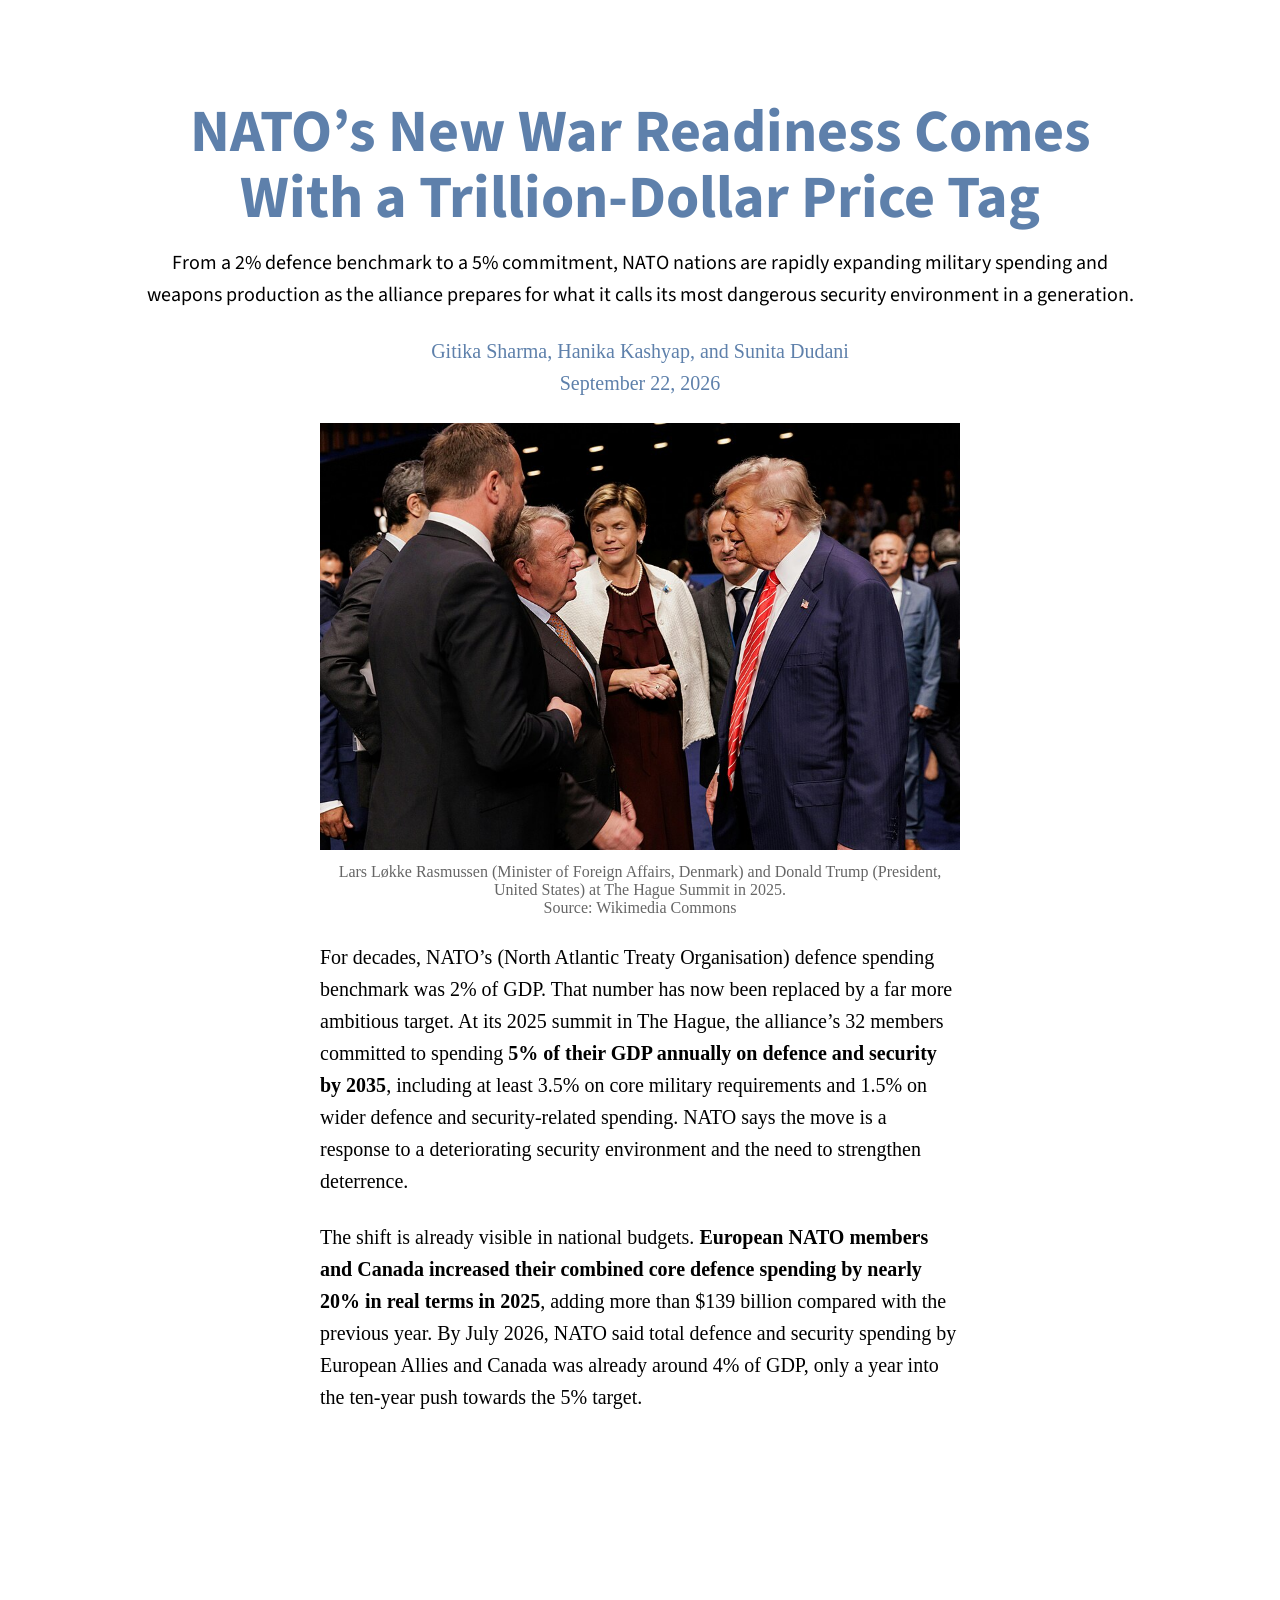
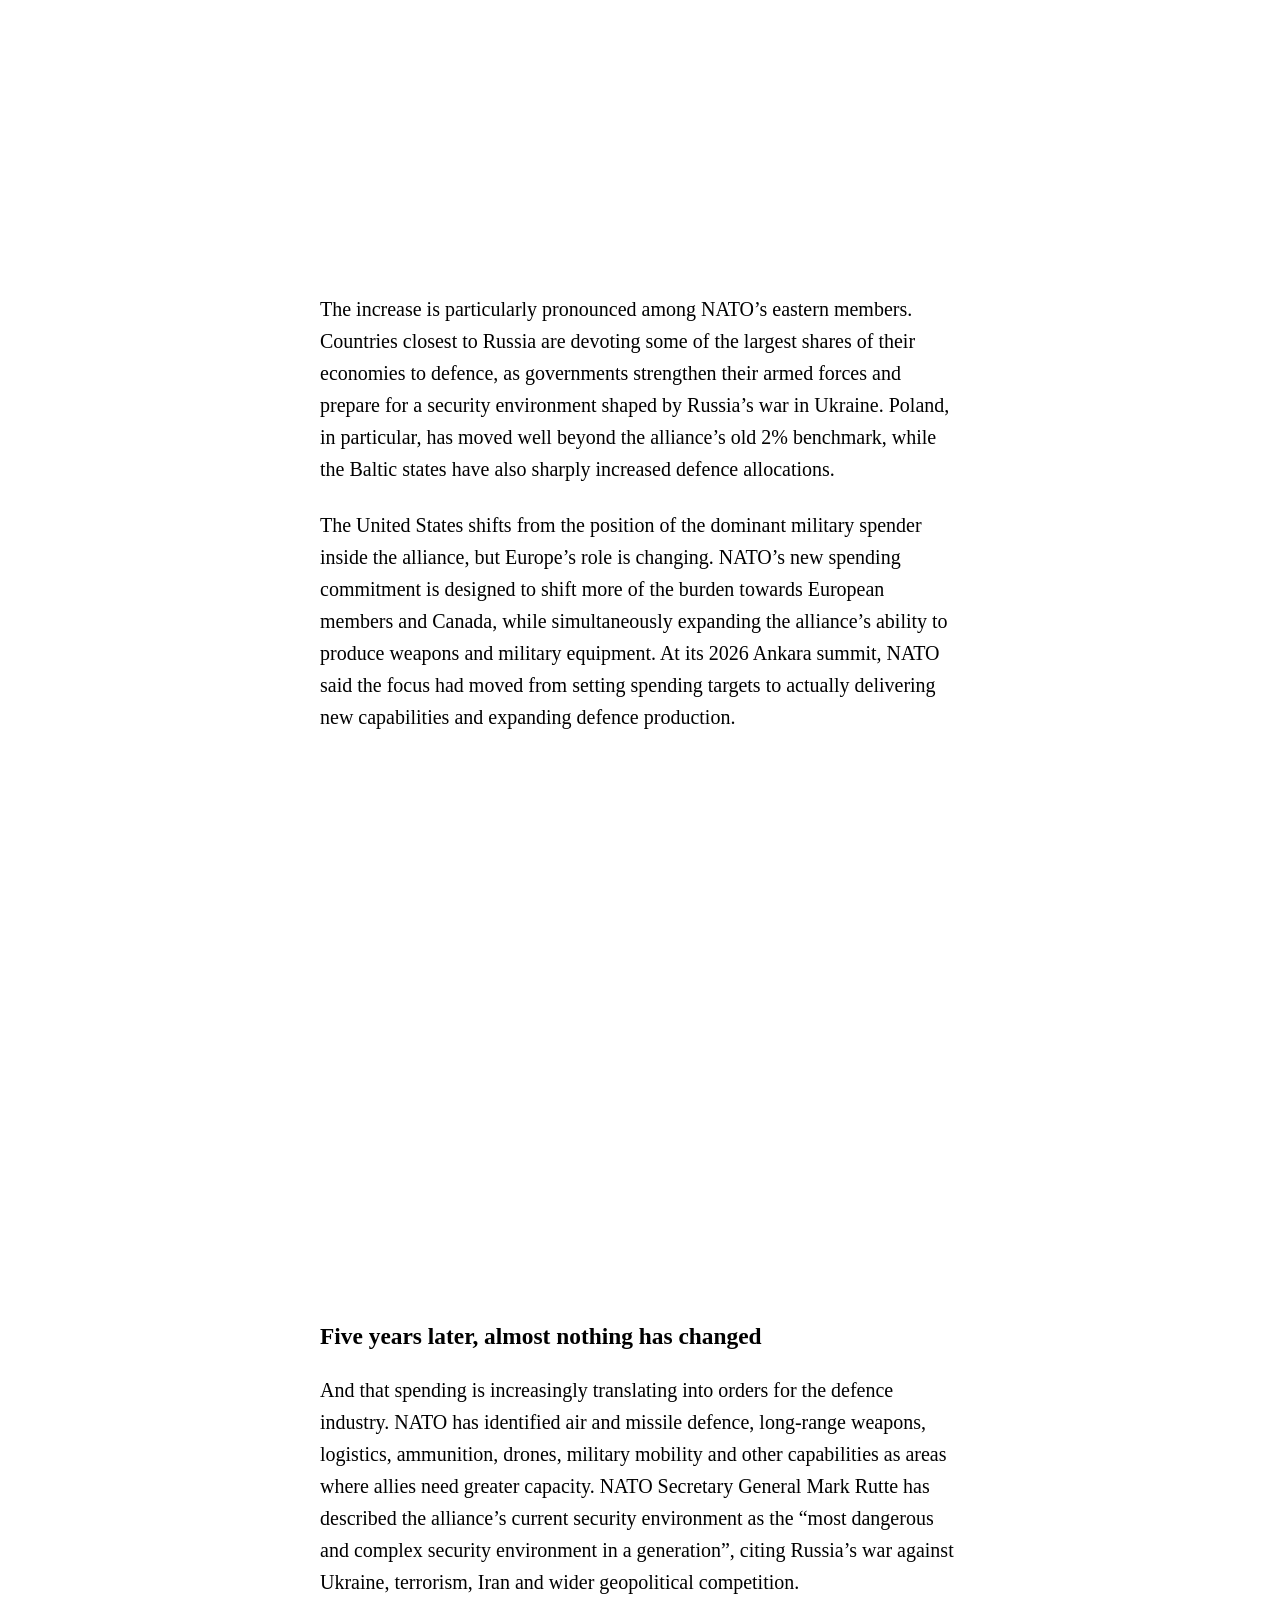
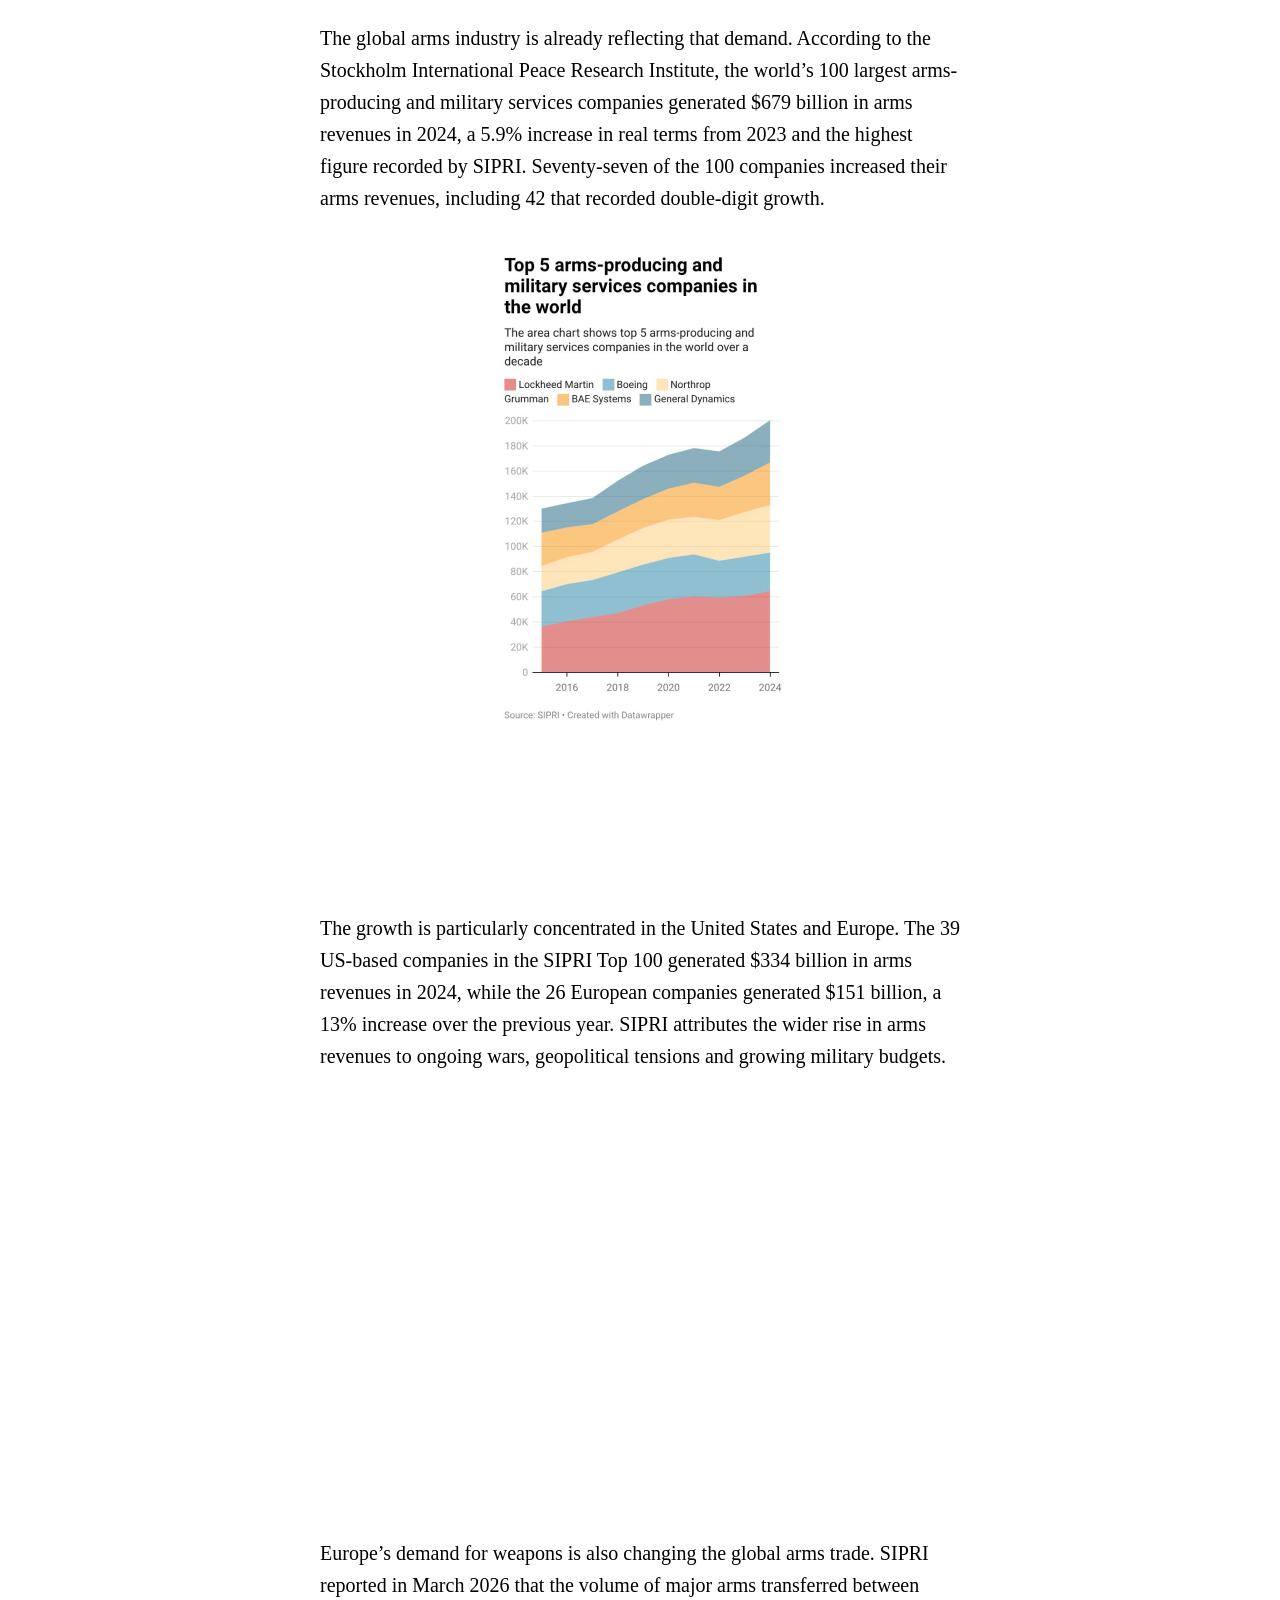
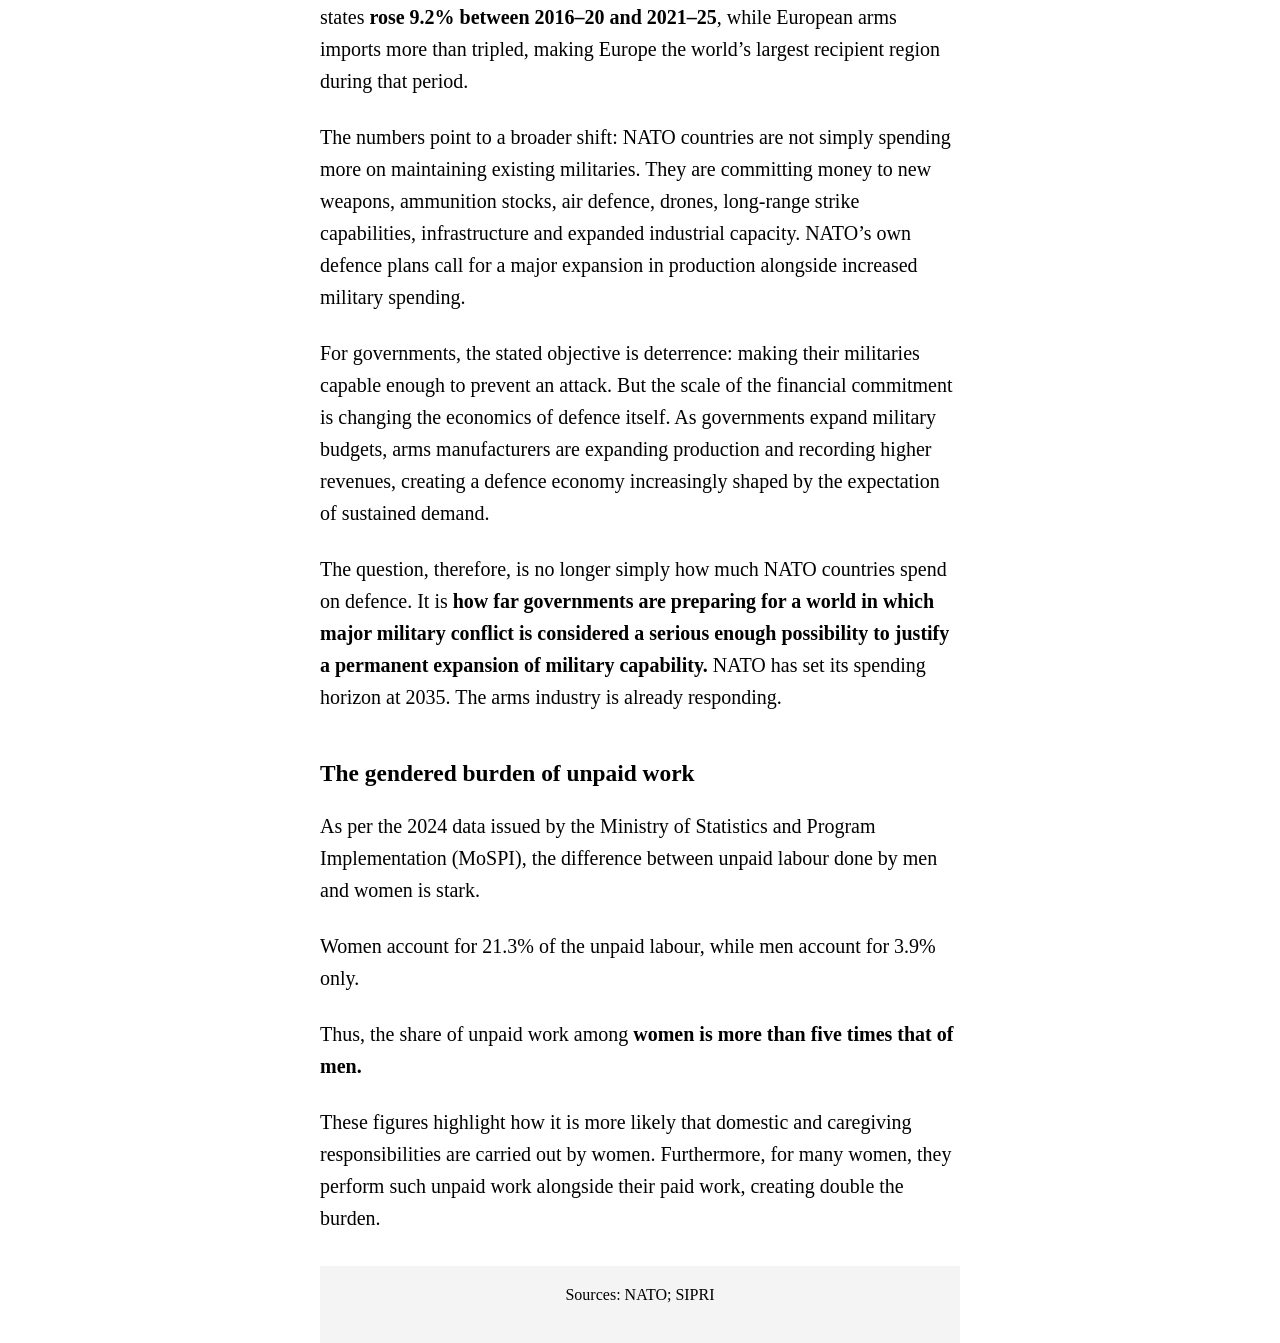
==== index.html @ 79ff9933 "Initial commit" ====
<!DOCTYPE html>
<html>

<head>
    <meta charset="utf-8">
    <meta name="viewport" content="width=device-width, initial-scale=1">
    <title>NATO and defence expenditure</title>

    <!-- Google fonts -->
    <link rel="preconnect" href="https://fonts.gstatic.com" crossorigin>
    <link rel="preconnect" href="https://fonts.googleapis.com">
    <link rel="preconnect" href="https://fonts.gstatic.com" crossorigin>
    <link href="https://fonts.googleapis.com/css2?family=Lora:ital,wght@0,400;0,700;1,400;1,700&display=swap"
        rel="stylesheet">
    <link href="https://fonts.googleapis.com/css2?family=Source+Sans+3:ital,wght@0,400;0,500;0,700;1,400;1,500&display=swap" rel="stylesheet">
    <link rel="stylesheet" href="style.css">
</head>

<body>
    <div class="content">
        <div class="header">
            <h1>NATO’s New War Readiness Comes With a Trillion-Dollar Price Tag</h1>
            <p class="subhead">From a 2% defence benchmark to a 5% commitment, NATO nations are rapidly expanding military spending and weapons production as the alliance prepares for what it calls its most dangerous security environment in a generation.</p>
        </div>
        <div class="byline">
            <p>Gitika Sharma, Hanika Kashyap, and Sunita Dudani<br> September 22, 2026</p>
        </div>
        <figure>
            <img
                src="nato-2025.jpg">
            <figcaption>Lars Løkke Rasmussen (Minister of Foreign Affairs, Denmark) and Donald Trump (President, United States) at The Hague Summit in 2025.<br>Source: Wikimedia Commons</figcaption>
        </figure>
        
    
    <p>For decades, NATO’s (North Atlantic Treaty Organisation) defence spending benchmark was 2% of GDP. That number has now been replaced by a far more ambitious target. At its 2025 summit in The Hague, the alliance’s 32 members committed to spending <b>5% of their GDP annually on defence and security by 2035</b>, including at least 3.5% on core military requirements and 1.5% on wider defence and security-related spending. NATO says the move is a response to a deteriorating security environment and the need to strengthen deterrence. </p>
    
    <p>The shift is already visible in national budgets. <b>European NATO members and Canada increased their combined core defence spending by nearly 20% in real terms in 2025</b>, adding more than $139 billion compared with the previous year. By July 2026, NATO said total defence and security spending by European Allies and Canada was already around 4% of GDP, only a year into the ten-year push towards the 5% target.</p>

    <iframe title="Defence spending as a share of GDP: 2014 vs 2026" aria-label="Scatter Plot" id="datawrapper-chart-FI1W0" src="https://datawrapper.dwcdn.net/FI1W0/2/" scrolling="no" frameborder="0" style="width: 0; min-width: 100% !important; border: none;" height="427" data-external="1"></iframe>
    
    <script type="text/javascript">(function(){function e(){window.addEventListener(`message`,function(e){if(e.data[`datawrapper-height`]!==void 0){var t=document.querySelectorAll(`iframe`);for(var n in e.data[`datawrapper-height`])for(var r=0,i;i=t[r];r++)if(i.contentWindow===e.source){var a=e.data[`datawrapper-height`][n]+`px`;i.style.height=a}}})}e()})();</script>

    <p>The increase is particularly pronounced among NATO’s eastern members. Countries closest to Russia are devoting some of the largest shares of their economies to defence, as governments strengthen their armed forces and prepare for a security environment shaped by Russia’s war in Ukraine. Poland, in particular, has moved well beyond the alliance’s old 2% benchmark, while the Baltic states have also sharply increased defence allocations.</p>

    <p>The United States shifts from the position of the dominant military spender inside the alliance, but Europe’s role is changing. NATO’s new spending commitment is designed to shift more of the burden towards European members and Canada, while simultaneously expanding the alliance’s ability to produce weapons and military equipment. At its 2026 Ankara summit, NATO said the focus had moved from setting spending targets to actually delivering new capabilities and expanding defence production.</p>

    <iframe title="Countries with highest government spending, 2021 - 2025" aria-label="Area Chart" id="datawrapper-chart-WhHTd" src="https://datawrapper.dwcdn.net/WhHTd/7/" scrolling="no" frameborder="0" style="width: 0; min-width: 100% !important; border: none;" height="514" data-external="1"></iframe>
    
    <script type="text/javascript">(function(){function e(){window.addEventListener(`message`,function(e){if(e.data[`datawrapper-height`]!==void 0){var t=document.querySelectorAll(`iframe`);for(var n in e.data[`datawrapper-height`])for(var r=0,i;i=t[r];r++)if(i.contentWindow===e.source){var a=e.data[`datawrapper-height`][n]+`px`;i.style.height=a}}})}e()})();</script>

    <h3>Five years later, almost nothing has changed</h3>
        
    <p>And that spending is increasingly translating into orders for the defence industry. NATO has identified air and missile defence, long-range weapons, logistics, ammunition, drones, military mobility and other capabilities as areas where allies need greater capacity. NATO Secretary General Mark Rutte has described the alliance’s current security environment as the “most dangerous and complex security environment in a generation”, citing Russia’s war against Ukraine, terrorism, Iran and wider geopolitical competition.</p>
        
    <p>The global arms industry is already reflecting that demand. According to the Stockholm International Peace Research Institute, the world’s 100 largest arms-producing and military services companies generated $679 billion in arms revenues in 2024, a 5.9% increase in real terms from 2023 and the highest figure recorded by SIPRI. Seventy-seven of the 100 companies increased their arms revenues, including 42 that recorded double-digit growth. </p>

    <div class="full-width">
        <p class="visually-hidden">The graphic has three scatter plots showing where Deepti Sharma stands compared to other bowlers in Tests, ODIs and T20Is. All players are shown using yellow dots while Deepti Sharma is shown using a red dot.</p>
        <iframe id="defence-iframe" src="ai2html_defence/Finalgraphfile 2.html" width="100%" frameborder="0"></iframe>
    </div>

    <p>The growth is particularly concentrated in the United States and Europe. The 39 US-based companies in the SIPRI Top 100 generated $334 billion in arms revenues in 2024, while the 26 European companies generated $151 billion, a 13% increase over the previous year. SIPRI attributes the wider rise in arms revenues to ongoing wars, geopolitical tensions and growing military budgets.</p>

    <iframe title="United States Dominates the Top 100 Arms and Military Services  Companies" aria-label="Symbol map" id="datawrapper-chart-dieeA" src="https://datawrapper.dwcdn.net/dieeA/3/" scrolling="no" frameborder="0" style="width: 0; min-width: 100% !important; border: none;" height="412" data-external="1"></iframe>
    
    <script type="text/javascript">(function(){function e(){window.addEventListener(`message`,function(e){if(e.data[`datawrapper-height`]!==void 0){var t=document.querySelectorAll(`iframe`);for(var n in e.data[`datawrapper-height`])for(var r=0,i;i=t[r];r++)if(i.contentWindow===e.source){var a=e.data[`datawrapper-height`][n]+`px`;i.style.height=a}}})}e()})();</script>

    <p>Europe’s demand for weapons is also changing the global arms trade. SIPRI reported in March 2026 that the volume of major arms transferred between states <b>rose 9.2% between 2016–20 and 2021–25</b>, while European arms imports more than tripled, making Europe the world’s largest recipient region during that period.</p>

    <p>The numbers point to a broader shift: NATO countries are not simply spending more on maintaining existing militaries. They are committing money to new weapons, ammunition stocks, air defence, drones, long-range strike capabilities, infrastructure and expanded industrial capacity. NATO’s own defence plans call for a major expansion in production alongside increased military spending. </p>

    <p>For governments, the stated objective is deterrence: making their militaries capable enough to prevent an attack. But the scale of the financial commitment is changing the economics of defence itself. As governments expand military budgets, arms manufacturers are expanding production and recording higher revenues, creating a defence economy increasingly shaped by the expectation of sustained demand.</p>

    <p>The question, therefore, is no longer simply how much NATO countries spend on defence. It is <b>how far governments are preparing for a world in which major military conflict is considered a serious enough possibility to justify a permanent expansion of military capability.</b> NATO has set its spending horizon at 2035. The arms industry is already responding.</p>

    <h3>The gendered burden of unpaid work</h3>

    <p>As per the 2024 data issued by the Ministry of Statistics and Program Implementation (MoSPI), the difference between unpaid labour done by men and women is stark.</p>

    <p>Women account for 21.3% of the unpaid labour, while men account for 3.9% only.</p>

    <p>Thus, the share of unpaid work among <b>women is more than five times that of men.</b></p>

    <p>These figures highlight how it is more likely that domestic and caregiving responsibilities are carried out by women. Furthermore, for many women, they perform such unpaid work alongside their paid work, creating double the burden.</p>

<div class="footer">
    <div class="content">
        <p>Sources: NATO; SIPRI</p>
            
    </div>
</div>
     
</body>

</html>
---- style.css ----
body {
    margin: 0;
    font-size: 20px;
    font-family: Source Sans 3, serif;
    text-rendering: optimizeLegibility;
    /* background-color: #d7dde8; */
}

.content {
    max-width: 640px;
    margin: auto;
}

.header {
    padding: 3em 0;
}

a {
    color: #f05349;
}

.byline {
    font-size: 1em;
    text-align: center;
    margin-top: -3em;
    color: #5e80ab;
    max-width: 800px; /* or increase the value */
    width: 100%;
}

figure {
    margin: 0;
    padding-bottom: 1.2em;
    max-width: none;
}

figcaption {
    font-size: 0.8em;
    text-align: center;
    margin-top: 0.5em;
    color: #666;
}

h1 {
    font-family: "Source Sans 3", sans-serif;
    font-weight: bold;
    font-size: 3em;
    line-height: 1.1;
    width: 100vw;
    position: relative;
    left: 50%;
    right: 50%;
    margin-left: -50vw;
    margin-right: -50vw;
    margin-bottom: 0.25em;
    color: #5e80ab;
    box-sizing: border-box;
    padding-left: max(0.5em, calc(50vw - 320px));
    padding-right: max(0.5em, calc(50vw - 320px));
    text-align: center;
}

.subhead {
    font-family: "Source Sans 3", sans-serif;
    width: 100vw;
    position: relative;
    left: 50%;
    right: 50%;
    margin-left: -50vw;
    margin-right: -50vw;
    font-size: 1em;
    margin-bottom: 0em;
    box-sizing: border-box;
    padding-left: max(0.5em, calc(50vw - 320px));
    padding-right: max(0.5em, calc(50vw - 320px));
    text-align: center;
}

@media (min-width: 640px) {
    h1,
    .subhead {
        padding-left: max(0.5em, calc(50vw - 500px));
        padding-right: max(0.5em, calc(50vw - 500px));
    }
}

iframe,
img,
video {
    max-width: 100%;
}

p {
    line-height: 1.6;
    margin: 0;
    padding-bottom: 1.2em;
}

iframe {
    padding-bottom: 1.2em;
}

code {
    font-family: 'Courier New', monospace;
    background: #fffbaf;
    font-size: 0.85em;
}

.full-width figure {
    text-align: center;
}

/* margin on mobile */
@media (max-width: 640px) {
    body {
        font-size: 18px;
    }

    .content {
        padding-left: 0.5em;
        padding-right: 0.5em;
    }
}

#defence-iframe {
    width: 100%;
    height: 700px;
    border: none;
    display: block;
}

@media (min-width: 1000px) {
    #defence-iframe {
        height: 650px;
    }
}

#g-game-format-box p {
    font-family: 'Source Sans 3', sans-serif;
}

.visually-hidden {
    position: absolute;
    width: 1px;
    height: 1px;
    overflow: hidden;
    clip: rect(0, 0, 0, 0);
    white-space: nowrap;
}

.footer {
            background: #f4f4f4;
            text-align: center;
            font-size: 0.8em;
            margin-top: 0.5em;
            padding: 1em 0;
        }
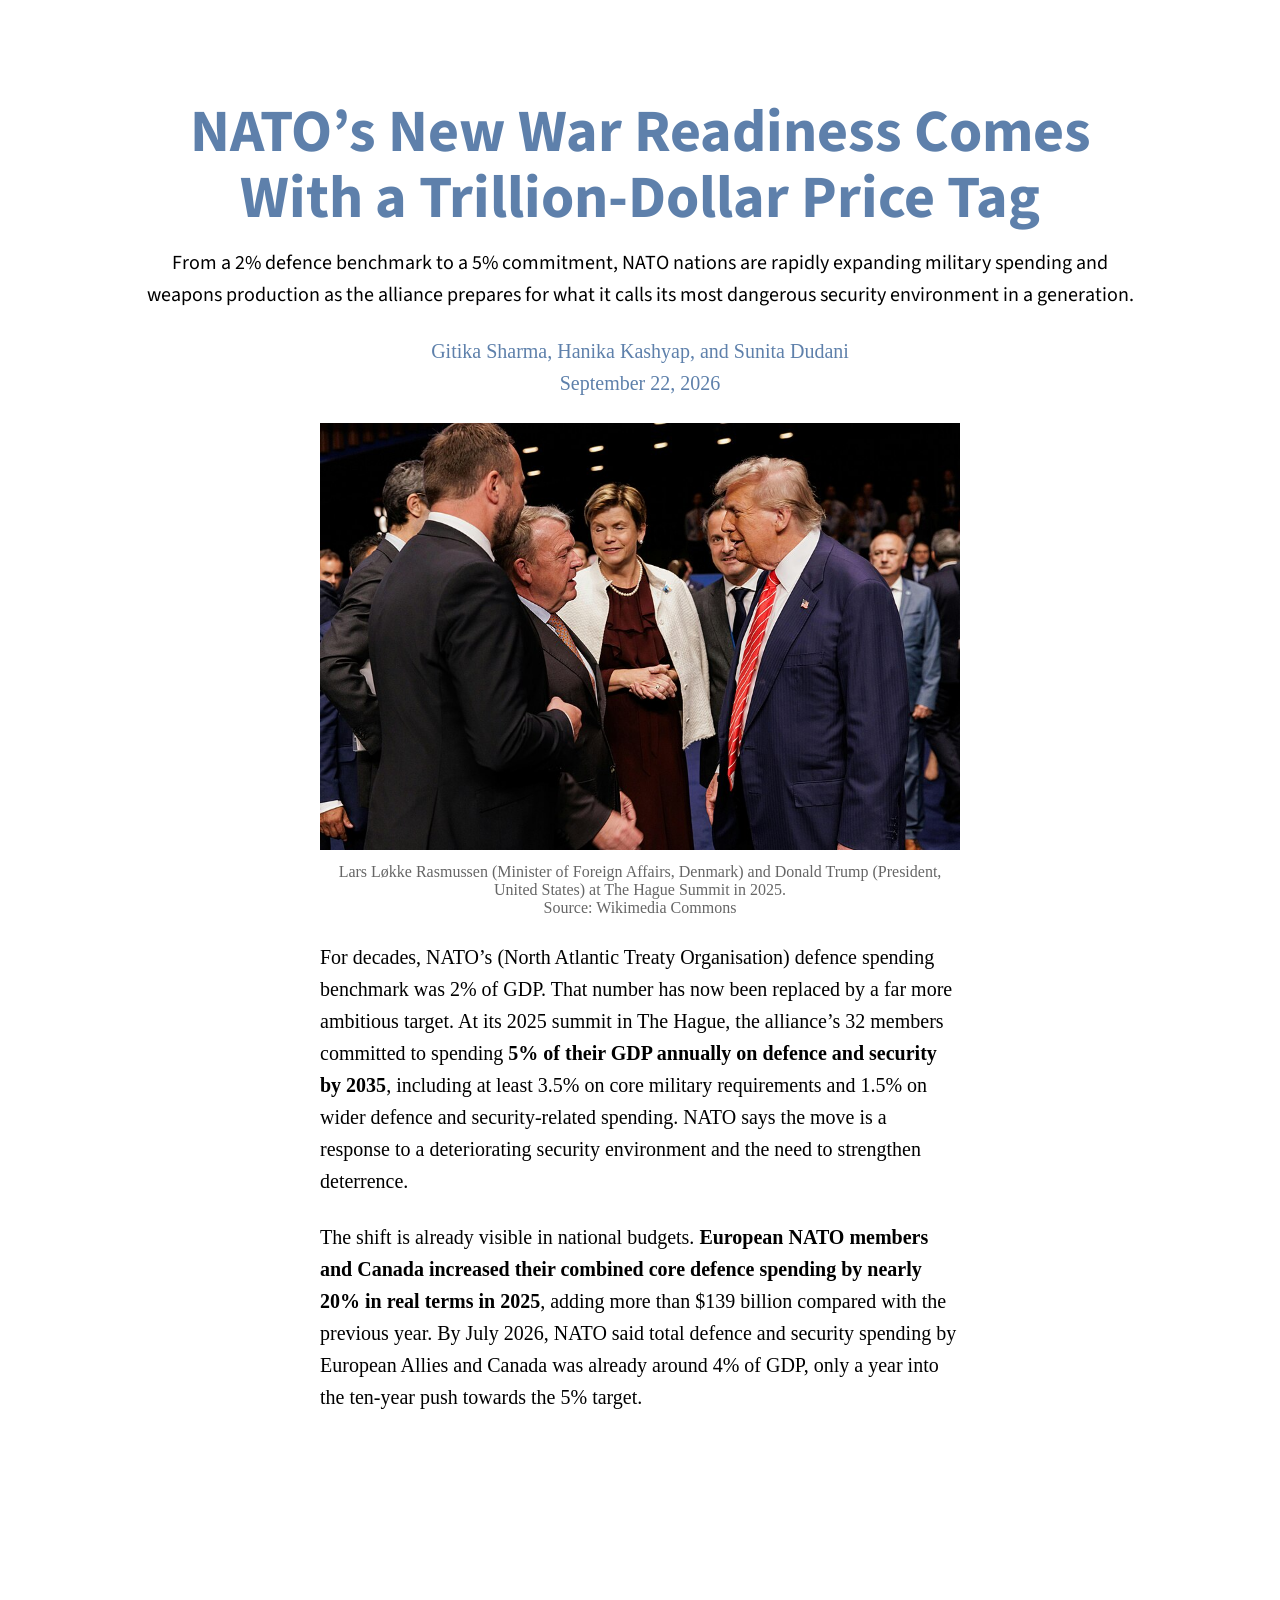
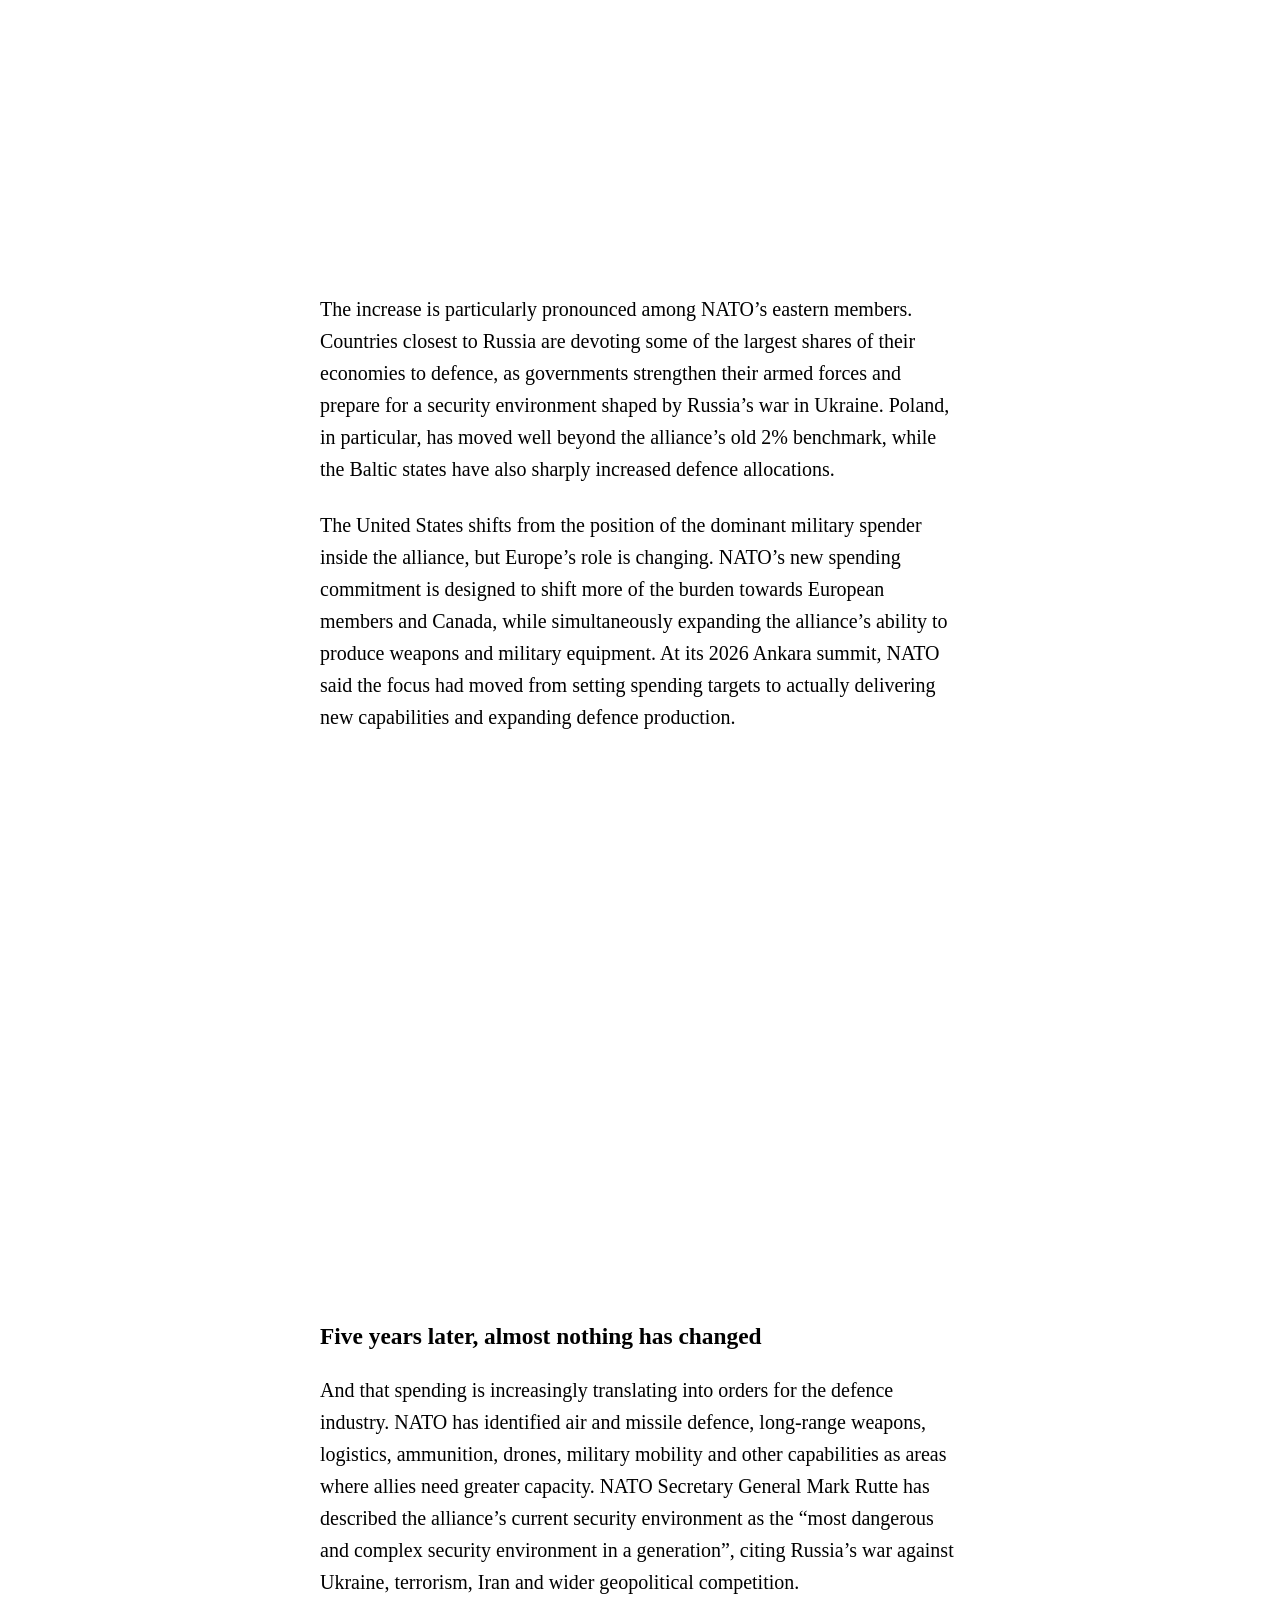
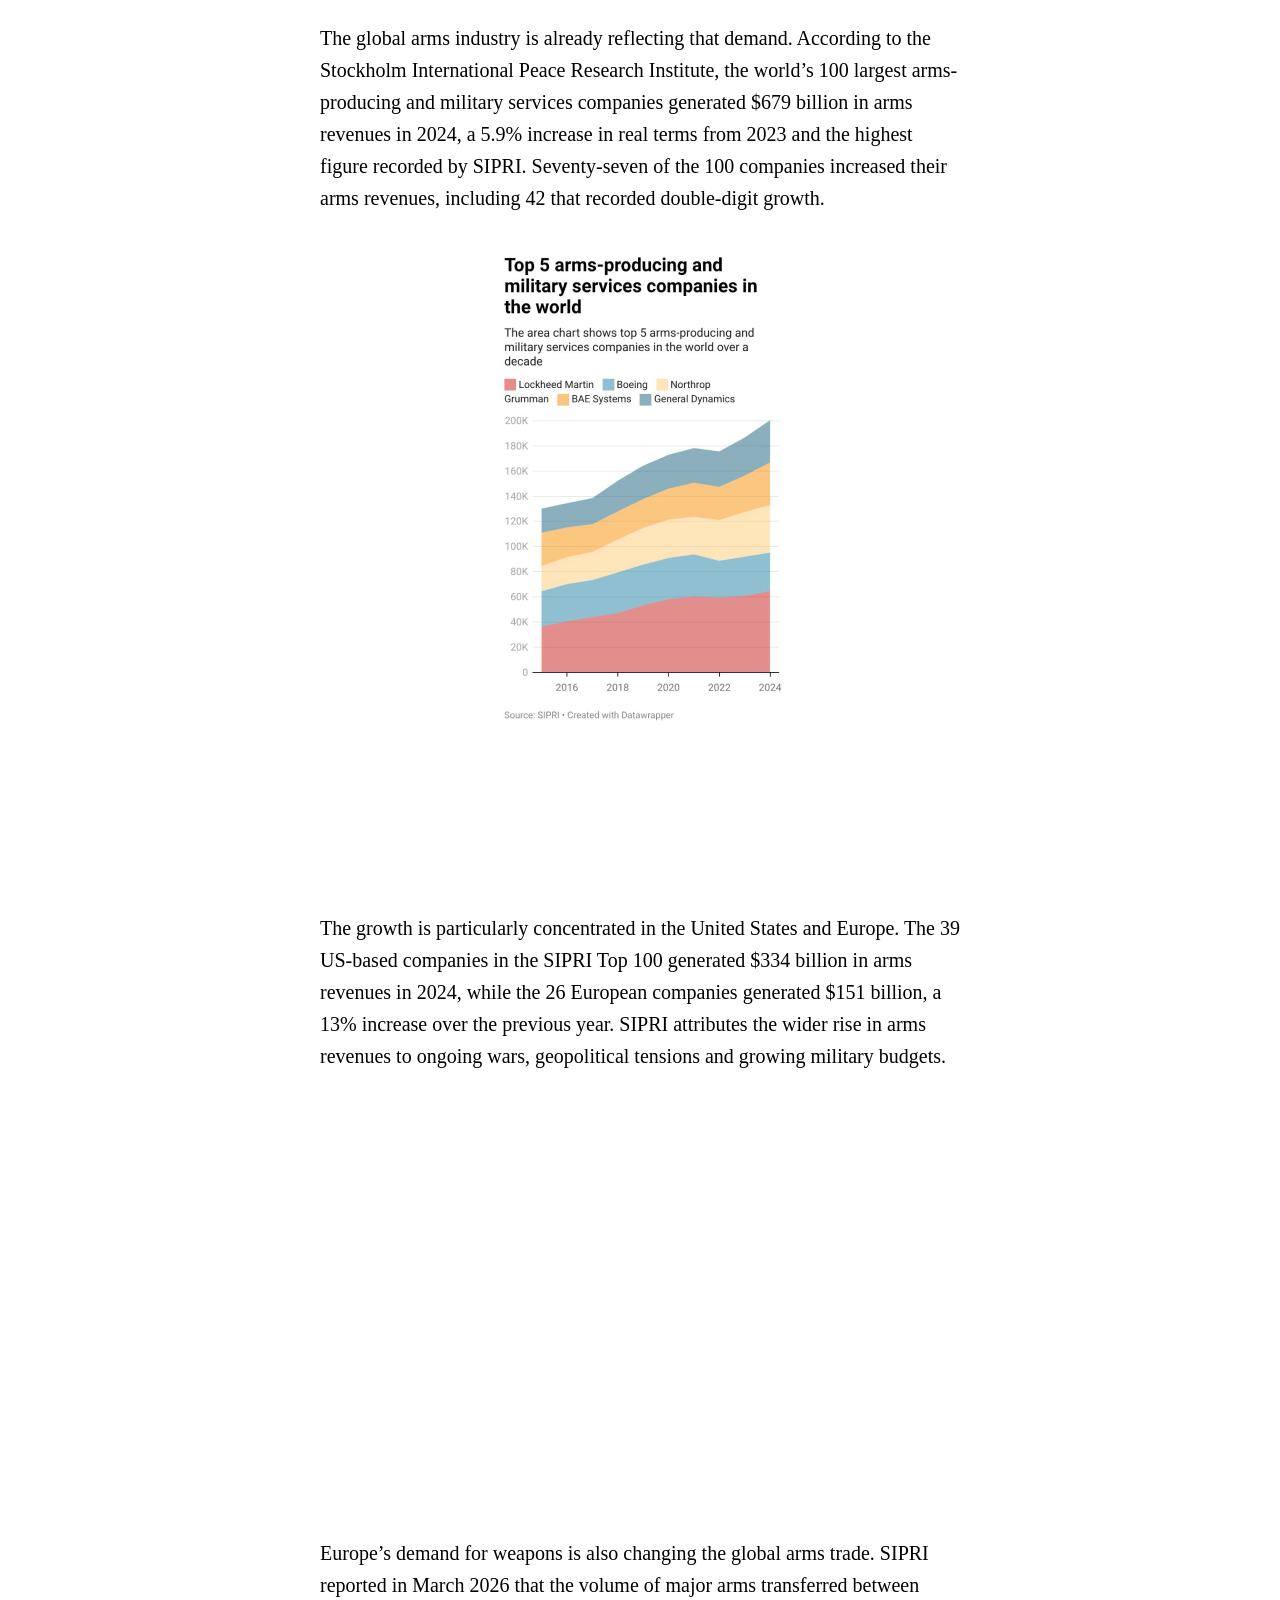
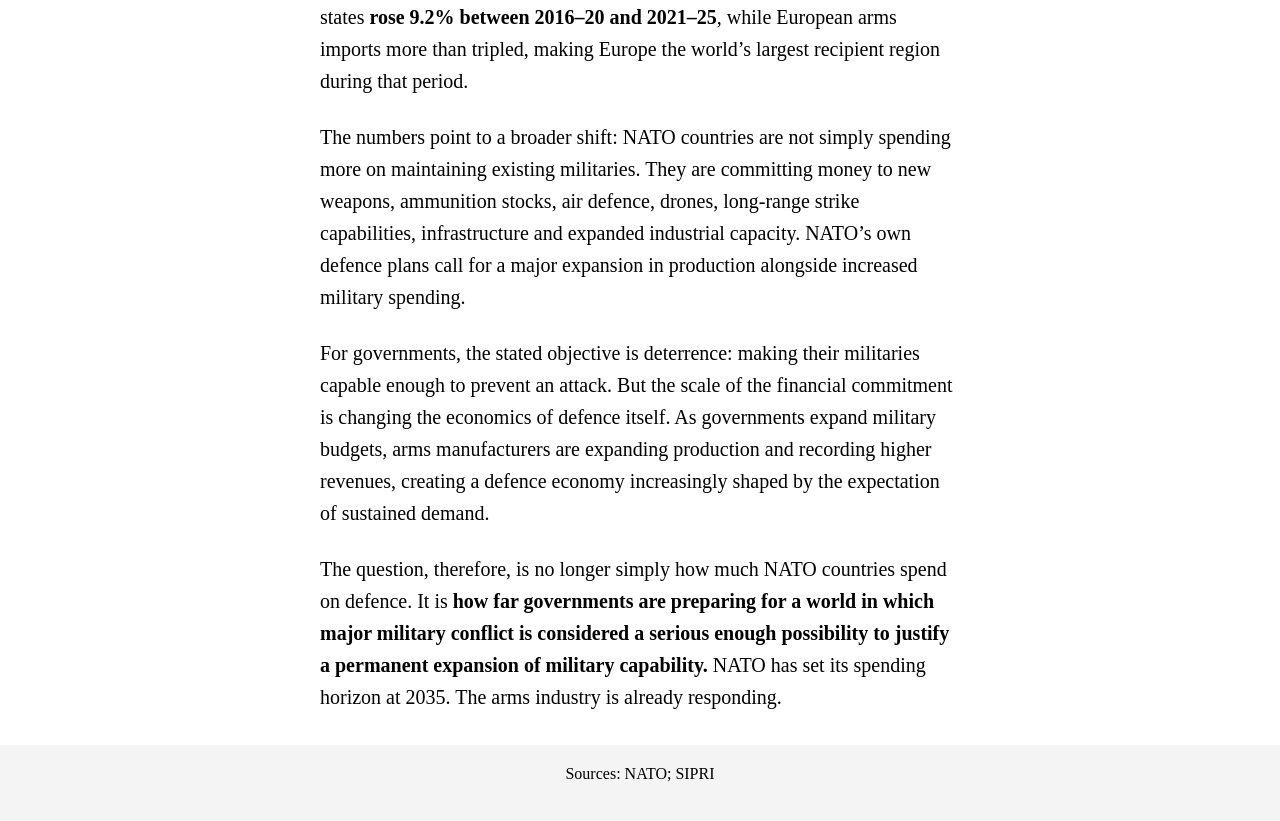
==== commit 09192bd7: "Updated index.html" ====
--- a/index.html
+++ b/index.html
@@ -72,16 +72,7 @@
     <p>For governments, the stated objective is deterrence: making their militaries capable enough to prevent an attack. But the scale of the financial commitment is changing the economics of defence itself. As governments expand military budgets, arms manufacturers are expanding production and recording higher revenues, creating a defence economy increasingly shaped by the expectation of sustained demand.</p>
 
     <p>The question, therefore, is no longer simply how much NATO countries spend on defence. It is <b>how far governments are preparing for a world in which major military conflict is considered a serious enough possibility to justify a permanent expansion of military capability.</b> NATO has set its spending horizon at 2035. The arms industry is already responding.</p>
-
-    <h3>The gendered burden of unpaid work</h3>
-
-    <p>As per the 2024 data issued by the Ministry of Statistics and Program Implementation (MoSPI), the difference between unpaid labour done by men and women is stark.</p>
-
-    <p>Women account for 21.3% of the unpaid labour, while men account for 3.9% only.</p>
-
-    <p>Thus, the share of unpaid work among <b>women is more than five times that of men.</b></p>
-
-    <p>These figures highlight how it is more likely that domestic and caregiving responsibilities are carried out by women. Furthermore, for many women, they perform such unpaid work alongside their paid work, creating double the burden.</p>
+    </div>
 
 <div class="footer">
     <div class="content">
